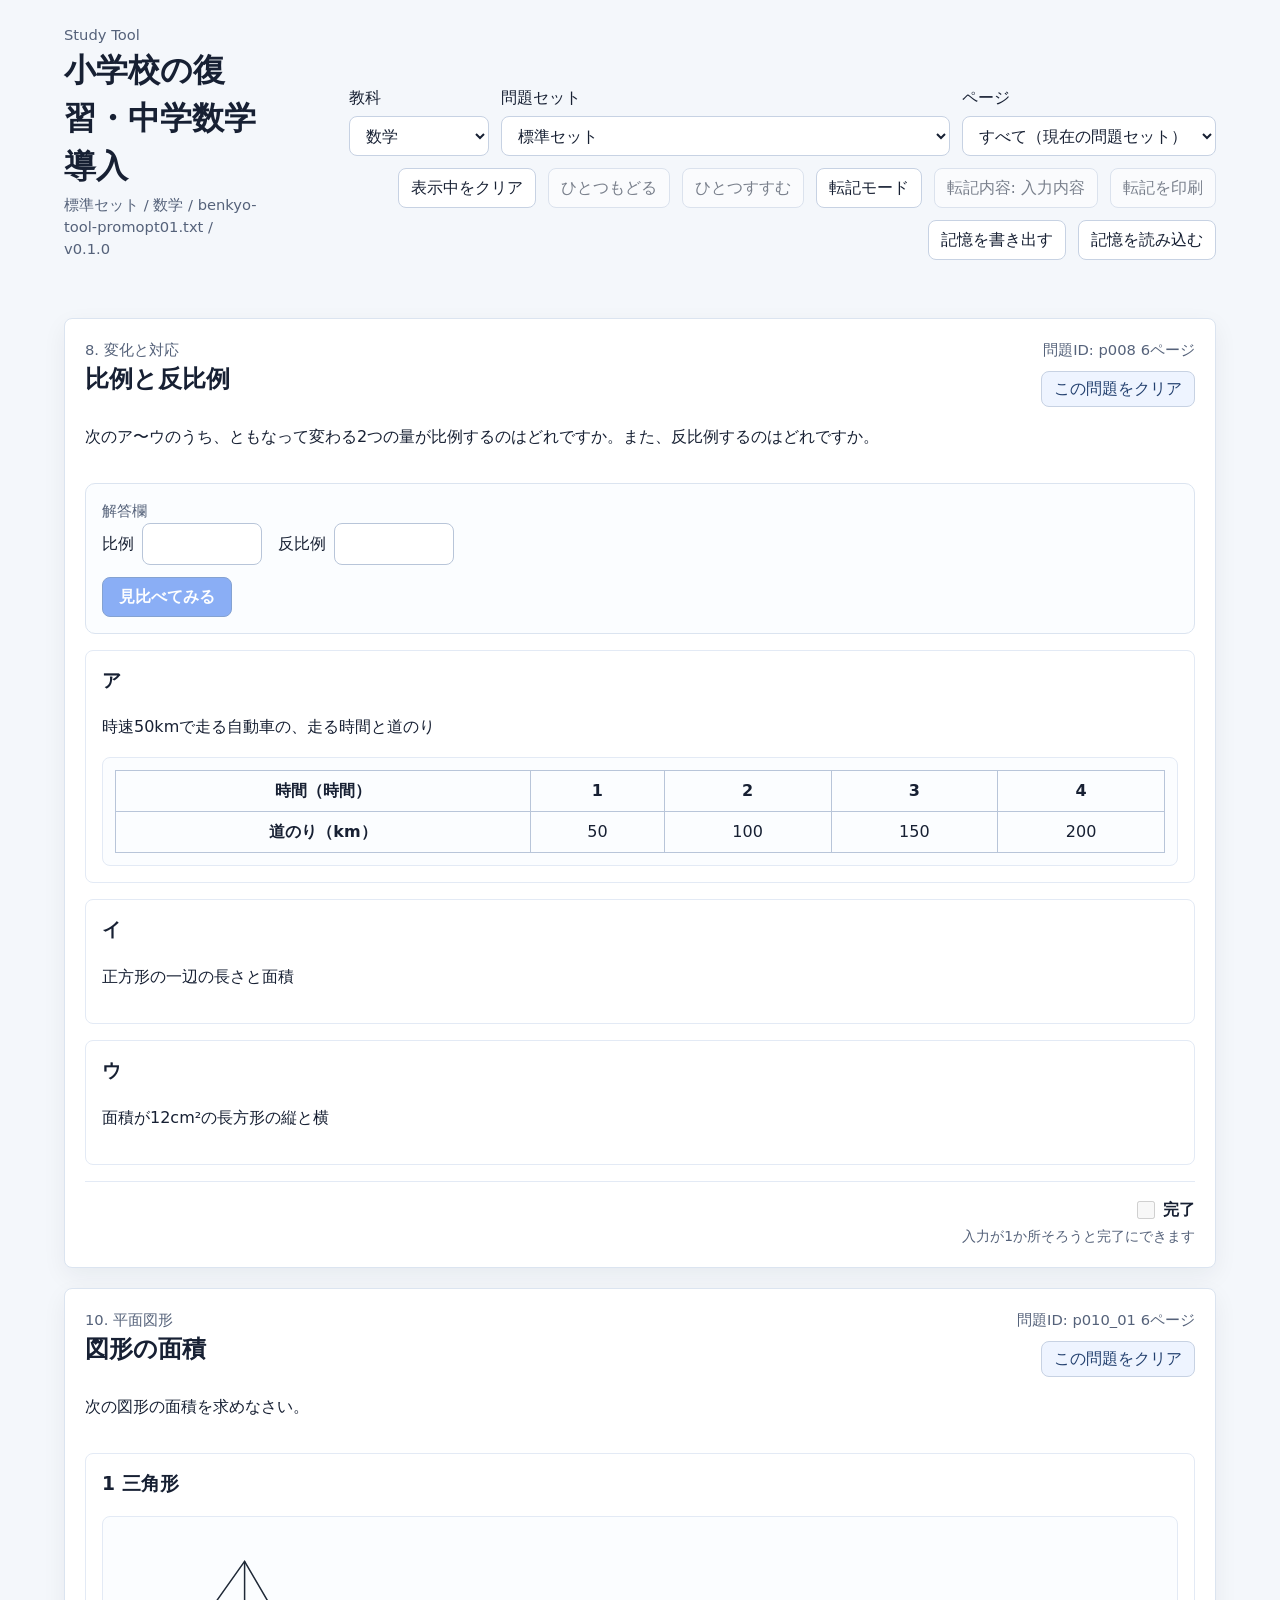
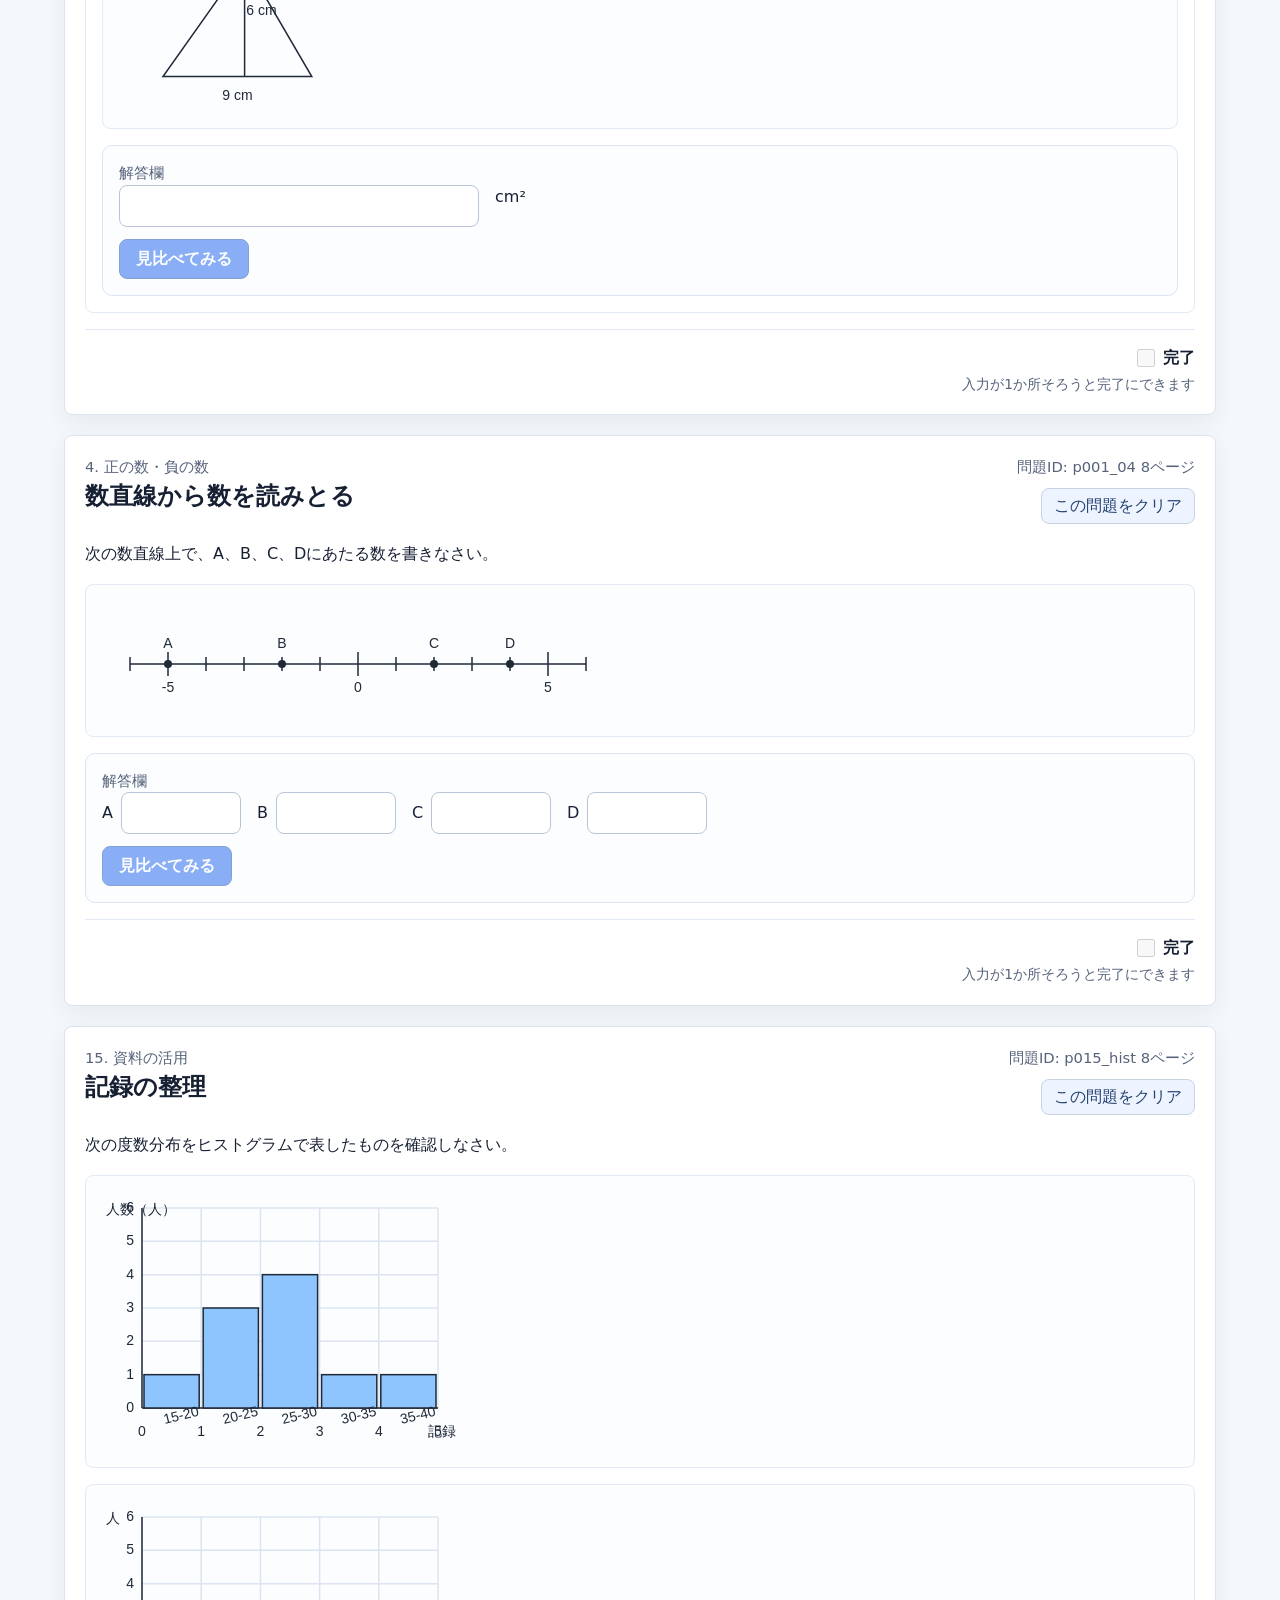
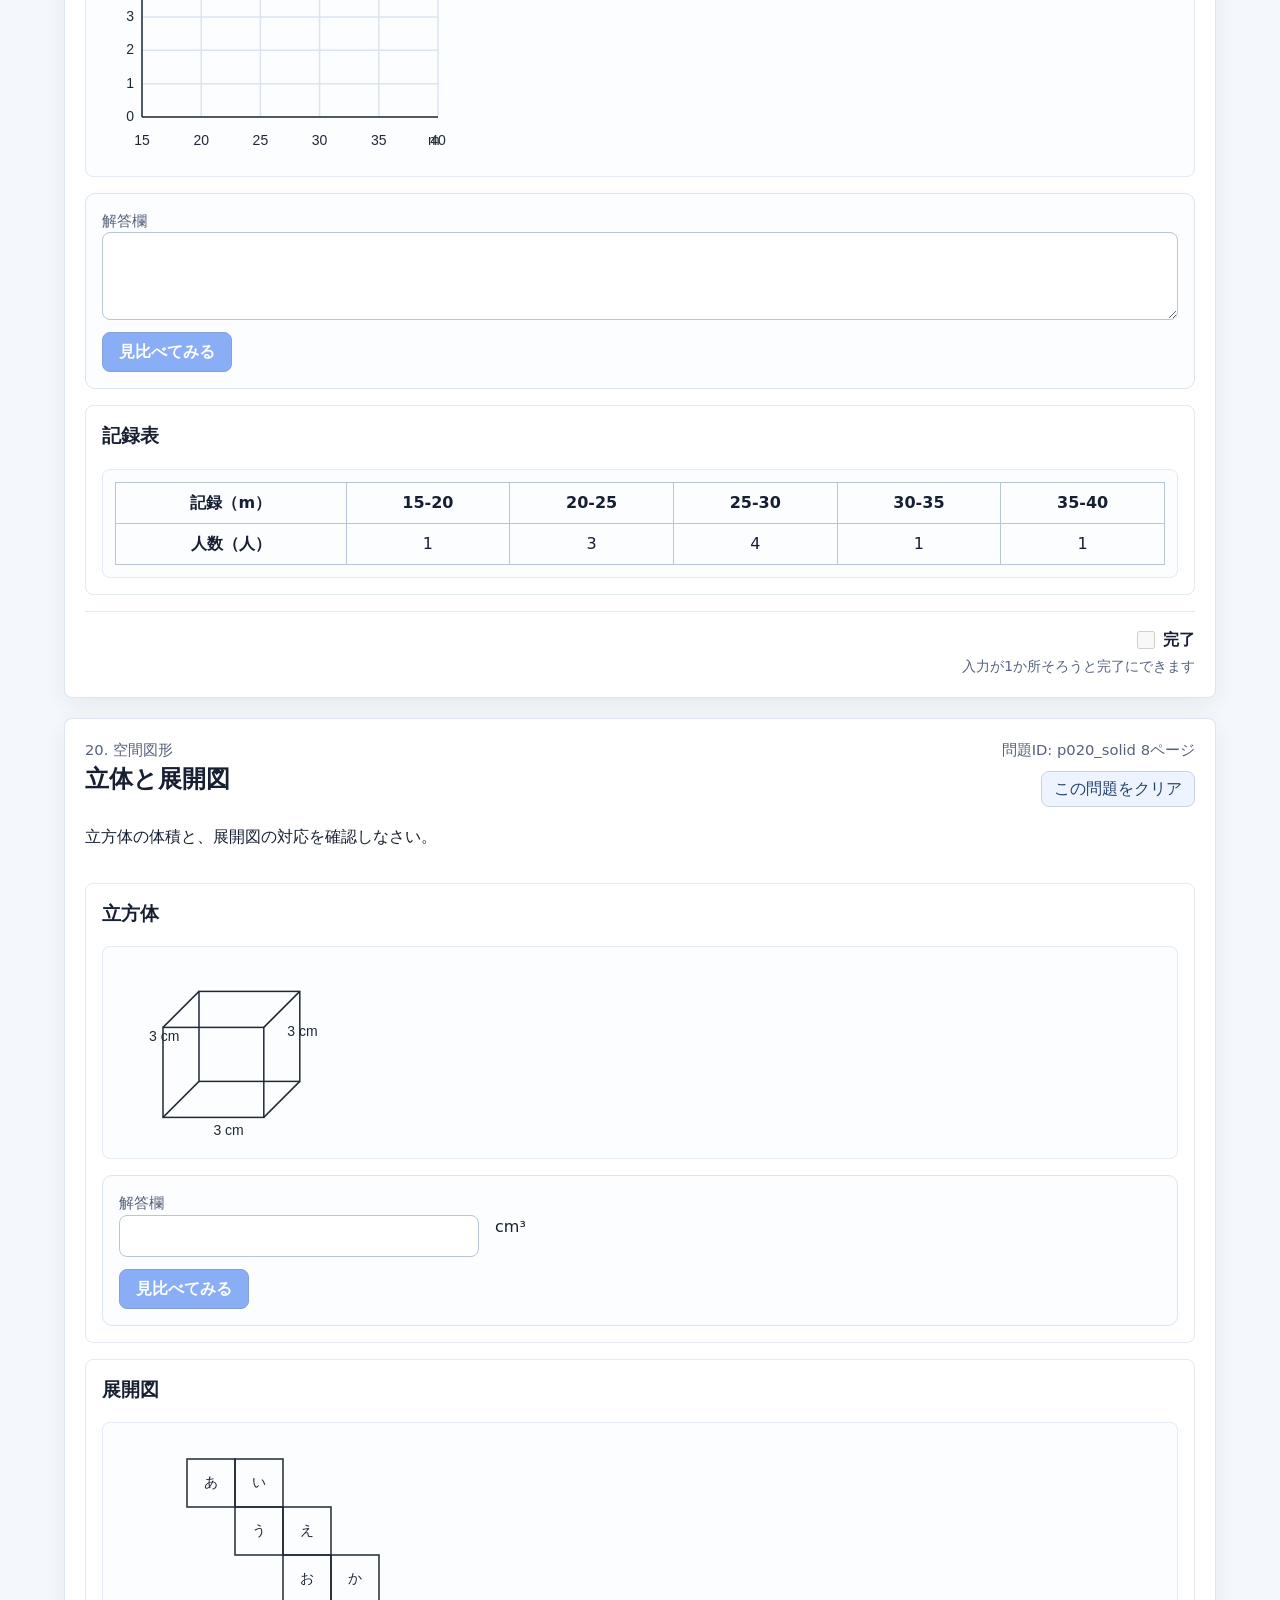
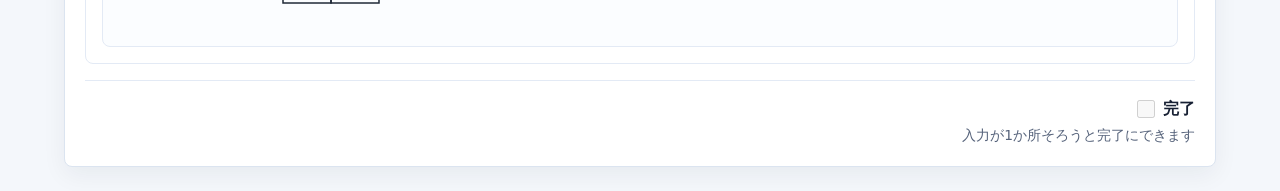
==== app/index.html @ e6d47183 "Add conversation interaction mode prototype" ====
<!doctype html>
<html lang="ja">
  <head>
    <meta charset="UTF-8" />
    <meta name="viewport" content="width=device-width, initial-scale=1.0" />
    <title>勉強ツール</title>
    <link rel="stylesheet" href="./src/styles/page.css?v20261006-4" />
  </head>
  <body>
    <div class="app-shell">
      <header class="topbar">
        <div>
          <p class="eyebrow">Study Tool</p>
          <h1 id="app-title">勉強ツール</h1>
          <p id="app-source" class="meta-line"></p>
        </div>
        <div class="toolbar">
          <label class="toolbar-field">
            <span>教科</span>
            <select id="subject-select"></select>
          </label>
          <label class="toolbar-field toolbar-field-wide">
            <span>問題セット</span>
            <select id="dataset-select"></select>
          </label>
          <label class="toolbar-field">
            <span>ページ</span>
            <select id="page-filter"></select>
          </label>
          <button id="clear-visible" type="button">表示中をクリア</button>
          <button id="undo-clear" type="button">ひとつもどる</button>
          <button id="redo-clear" type="button">ひとつすすむ</button>
          <button id="toggle-transfer-mode" type="button">転記モード</button>
          <button id="toggle-transfer-content" type="button">転記内容: 入力内容</button>
          <button id="print-transfer" type="button">転記を印刷</button>
          <button id="export-storage" type="button">記憶を書き出す</button>
          <button id="import-storage" type="button">記憶を読み込む</button>
          <input id="import-storage-file" type="file" accept="application/json,.json" hidden />
        </div>
      </header>

      <p id="storage-transfer-status" class="toolbar-status" aria-live="polite"></p>

      <main>
        <section class="page-progress-panel" aria-live="polite">
          <div id="page-progress" class="page-progress-list"></div>
        </section>
        <section id="problem-list" class="problem-list" aria-live="polite"></section>
      </main>
    </div>

    <script type="module" src="./src/main.js?v20261006-5"></script>
  </body>
</html>
---- app/src/styles/page.css ----
:root {
  color-scheme: light;
  font-family: system-ui, sans-serif;
  line-height: 1.5;
  color: #172033;
  background: #f4f7fb;
}

* {
  box-sizing: border-box;
}

body {
  margin: 0;
}

.app-shell {
  max-width: 1200px;
  margin: 0 auto;
  padding: 24px;
}

.topbar {
  display: flex;
  justify-content: space-between;
  gap: 24px;
  align-items: end;
  margin-bottom: 24px;
}

.eyebrow,
.meta-line,
.section-line,
.problem-meta,
.response-label,
.answer-label {
  margin: 0;
  color: #55627a;
  font-size: 0.92rem;
}

h1,
h2,
h3,
p {
  margin-top: 0;
}

h1 {
  margin-bottom: 4px;
  font-size: 2rem;
}

.toolbar {
  display: flex;
  flex-wrap: wrap;
  gap: 12px;
  align-items: center;
  justify-content: flex-end;
}

.toolbar-field {
  display: grid;
  gap: 6px;
  min-width: 140px;
}

.toolbar-field-wide {
  min-width: min(320px, 100%);
}

select,
button {
  height: 40px;
  padding: 0 12px;
  border: 1px solid #c7d2e3;
  border-radius: 8px;
  background: #fff;
  color: #172033;
  font: inherit;
}

button {
  cursor: pointer;
}

button:disabled {
  cursor: not-allowed;
  opacity: 0.55;
}

.toolbar-status {
  margin: -8px 0 20px;
  min-height: 1.5em;
  color: #55627a;
  font-size: 0.92rem;
}

.toolbar-status[data-kind="success"] {
  color: #166534;
}

.toolbar-status[data-kind="error"] {
  color: #b42318;
}

.problem-list {
  display: grid;
  gap: 20px;
}

.page-progress-panel {
  display: none;
}

.page-progress-grid {
  display: grid;
  grid-template-columns: repeat(auto-fit, minmax(160px, 1fr));
  gap: 12px;
}

.page-progress-card {
  padding: 14px 16px;
  border: 1px solid #dbe4f0;
  border-radius: 10px;
  background: #fff;
  box-shadow: 0 8px 24px rgba(23, 32, 51, 0.04);
}

.page-progress-card[data-active="true"] {
  border-color: #8ab4ff;
  background: #eef5ff;
}

.page-progress-title,
.page-progress-counts,
.page-progress-remaining,
.problem-completion-hint {
  margin: 0;
}

.page-progress-title {
  font-size: 0.92rem;
  color: #55627a;
}

.page-progress-counts {
  margin-top: 4px;
  font-weight: 600;
}

.page-progress-remaining {
  margin-top: 2px;
  color: #23406f;
  font-size: 0.92rem;
}

.problem-card {
  background: #fff;
  border: 1px solid #dbe4f0;
  border-radius: 8px;
  padding: 20px;
  box-shadow: 0 8px 24px rgba(23, 32, 51, 0.06);
}

.problem-card-header,
.problem-footer,
.response-grid,
.response-inline {
  display: flex;
  gap: 16px;
  flex-wrap: wrap;
}

.problem-card-header {
  justify-content: space-between;
  align-items: start;
  margin-bottom: 16px;
}

.problem-header-side {
  display: grid;
  gap: 10px;
  justify-items: end;
}

.problem-detail-actions {
  display: flex;
  gap: 8px;
  flex-wrap: wrap;
  justify-content: flex-end;
}

.problem-controls {
  display: flex;
  gap: 16px;
  flex-wrap: wrap;
  justify-content: space-between;
  align-items: start;
  margin-top: 16px;
  padding-top: 16px;
  border-top: 1px solid #e3eaf5;
}

.problem-completion-block {
  display: grid;
  gap: 4px;
  justify-items: end;
  margin-left: auto;
}

.problem-completion-toggle {
  display: inline-flex;
  align-items: center;
  gap: 8px;
  font-weight: 600;
}

.problem-completion-input {
  width: 18px;
  height: 18px;
  margin: 0;
  accent-color: #2f6fed;
}

.problem-completion-hint {
  color: #55627a;
  font-size: 0.86rem;
  text-align: right;
  max-width: 100%;
}

.problem-heading h2 {
  margin-bottom: 0;
}

.problem-prompt-block {
  display: grid;
  gap: 10px;
}

.problem-prompt,
.problem-context {
  margin-bottom: 0;
}

.problem-context {
  padding: 12px 14px;
  border: 1px solid #dbe4f0;
  border-radius: 8px;
  background: #f8fbff;
  white-space: pre-wrap;
}

.problem-context-long {
  max-width: 78ch;
  padding: 18px 22px;
  background: #f4f8ff;
  scroll-margin-top: 20px;
}

.problem-context-label {
  margin: 0 0 12px;
  color: #40516d;
  font-size: 0.9rem;
  font-weight: 700;
}

.problem-context-text {
  line-height: 1.9;
  overflow-wrap: anywhere;
}

.problem-prompt,
.problem-item-text {
  white-space: pre-wrap;
  line-height: 1.75;
  overflow-wrap: anywhere;
}

.problem-context-return {
  width: fit-content;
  height: auto;
  min-height: 36px;
  display: inline-flex;
  align-items: center;
  padding: 0 12px;
  border: 1px solid #b8c8e0;
  border-radius: 7px;
  background: #fff;
  color: #2458ad;
  font-weight: 600;
  text-decoration: none;
}

.problem-context-return:hover {
  background: #edf4ff;
}

.reference-view-controls {
  display: flex;
  align-items: center;
  gap: 10px;
  flex-wrap: wrap;
  margin: 16px 0 12px;
}

.reference-view-label {
  color: #40516d;
  font-weight: 650;
}

.reference-view-buttons {
  display: inline-flex;
  flex-wrap: wrap;
  gap: 6px;
}

.reference-view-button {
  height: 36px;
  border-color: #b8c8e0;
}

.reference-view-button[aria-pressed="true"] {
  border-color: #2458ad;
  background: #eaf1ff;
  color: #173f84;
  font-weight: 700;
}

.reference-layout {
  display: grid;
  grid-template-columns: minmax(0, 1fr);
  gap: 20px;
  align-items: start;
}

.reference-source-pane,
.reference-question-pane {
  min-width: 0;
}

.reference-layout[data-reading-view-mode="default"],
.reference-layout[data-reading-view-mode="modal"] {
  display: block;
}

.reference-layout[data-reading-view-mode="split"] {
  grid-template-columns: minmax(300px, 0.85fr) minmax(0, 1.15fr);
  gap: 24px;
}

.reference-layout[data-reading-view-mode="split"] .reference-source-pane {
  position: sticky;
  top: 16px;
  max-height: calc(100vh - 32px);
  overflow-y: auto;
  overscroll-behavior: contain;
}

.reference-layout[data-reading-view-mode="modal"] .reference-source-pane {
  display: none;
}

.reference-dialog {
  width: min(900px, calc(100vw - 32px));
  max-width: none;
  max-height: min(90vh, 1000px);
  padding: 0;
  border: 1px solid #cbd5e1;
  border-radius: 14px;
  color: #172033;
  box-shadow: 0 24px 80px rgba(15, 23, 42, 0.28);
}

.reference-dialog::backdrop {
  background: rgba(15, 23, 42, 0.58);
}

.reference-dialog-header {
  position: sticky;
  top: 0;
  z-index: 1;
  display: flex;
  align-items: center;
  justify-content: space-between;
  gap: 16px;
  padding: 14px 20px;
  border-bottom: 1px solid #dbe4f0;
  background: #fff;
}

.reference-dialog-header h2 {
  margin: 0;
  font-size: 1.15rem;
}

.reference-dialog-close {
  flex: 0 0 auto;
}

.reference-dialog-body {
  max-height: calc(90vh - 68px);
  overflow-y: auto;
  padding: 20px;
  overscroll-behavior: contain;
}

.reference-dialog-body .problem-context-long {
  max-width: 100%;
  margin: 0 auto;
}

.problem-visuals,
.problem-items {
  display: grid;
  gap: 16px;
  margin-top: 16px;
}

.problem-item {
  padding: 16px;
  border: 1px solid #e3eaf5;
  border-radius: 8px;
}

.response-unit {
  margin-top: 16px;
  padding: 16px;
  border: 1px solid #dbe4f0;
  border-radius: 10px;
  background: #fbfdff;
  transition: background-color 140ms ease, border-color 140ms ease;
}

.response-unit > .response-block {
  margin-top: 0;
  padding: 0;
  border: 0;
  background: transparent;
}

.response-unit.is-checked-correct {
  border-color: #a8d5b3;
  background: #edf8f0;
}

.response-unit.is-checked-incorrect {
  border-color: #e5c36d;
  background: #fff7e6;
}

.response-unit.is-compare-open {
  border-color: #cbd5e1;
}

.response-check-button {
  min-height: 40px;
  margin-top: 12px;
  padding: 0 16px;
  border: 1px solid #2458ad;
  border-radius: 8px;
  background: #2f6fed;
  color: #fff;
  font: inherit;
  font-weight: 650;
}

.response-check-feedback {
  display: grid;
  gap: 12px;
  margin-top: 16px;
  padding-top: 14px;
  border-top: 1px solid #dbe4f0;
}

.response-check-status {
  margin: 0;
  font-size: 1.08rem;
  font-weight: 700;
}

.is-checked-correct .response-check-status {
  color: #166534;
}

.is-checked-incorrect .response-check-status {
  color: #8a5b00;
}

.response-check-value {
  padding: 10px 12px;
  border-radius: 8px;
  background: rgba(255, 255, 255, 0.76);
}

.response-check-value-label,
.response-check-value-text {
  margin: 0;
}

.response-check-value-label {
  margin-bottom: 4px;
  color: #55627a;
  font-size: 0.9rem;
  font-weight: 600;
}

.response-check-value-text {
  white-space: pre-wrap;
  overflow-wrap: anywhere;
}

.answer-reveal {
  margin-top: 16px;
}

.answer-reveal-content > :first-child {
  margin-top: 12px;
}

.visual-panel {
  overflow-x: auto;
  padding: 12px;
  border: 1px solid #e3eaf5;
  border-radius: 8px;
  background: #fbfdff;
}

.problem-table {
  border-collapse: collapse;
  width: 100%;
}

.problem-table th,
.problem-table td {
  border: 1px solid #b8c5d9;
  padding: 8px 10px;
  text-align: center;
}

.response-block,
.answer-block,
.explanation-block {
  margin-top: 16px;
  padding: 14px 16px;
  border-radius: 8px;
  background: #f8fbff;
  border: 1px solid #dbe4f0;
}

.blank-field {
  display: inline-block;
  min-width: 160px;
  height: 1.2em;
  border-bottom: 2px solid #4b5a75;
}

.blank-field.short {
  min-width: 96px;
}

.response-input {
  width: min(100%, 360px);
  min-height: 40px;
  padding: 8px 10px;
  border: 1px solid #b8c5d9;
  border-radius: 8px;
  background: #fff;
  color: #172033;
  font: inherit;
}

.response-input-short {
  width: 120px;
}

textarea.response-input {
  width: 100%;
  min-height: 88px;
  resize: vertical;
}

.response-input:focus,
.choice-input:focus {
  outline: 2px solid #8ab4ff;
  outline-offset: 2px;
}

.secondary-button {
  height: 36px;
  padding: 0 12px;
  border: 1px solid #c7d2e3;
  border-radius: 8px;
  background: #eef4ff;
  color: #23406f;
  font: inherit;
}

.response-cell {
  display: flex;
  align-items: center;
  gap: 8px;
}

.free-text-lines {
  display: grid;
  gap: 12px;
}

pre {
  margin: 8px 0 0;
  white-space: pre-wrap;
  word-break: break-word;
}

.error-message {
  color: #9f1239;
}

@media (max-width: 900px) {
  .reference-layout[data-reading-view-mode="split"] {
    grid-template-columns: minmax(0, 1fr);
  }

  .reference-layout[data-reading-view-mode="split"] .reference-source-pane {
    position: static;
    max-height: none;
    overflow: visible;
  }
}

@media (max-width: 760px) {
  .app-shell {
    padding: 16px;
  }

  .topbar {
    align-items: start;
    flex-direction: column;
  }

  .toolbar {
    width: 100%;
    justify-content: start;
  }

  .toolbar-field,
  .toolbar-field-wide {
    min-width: 100%;
  }

  .reference-view-controls {
    align-items: flex-start;
    flex-direction: column;
  }

  .reference-dialog-body {
    max-height: calc(88vh - 68px);
    padding: 14px;
  }
}

.choice-list {
  display: grid;
  gap: 10px;
}

.choice-item {
  display: flex;
  align-items: center;
  gap: 10px;
  cursor: pointer;
}

.choice-input {
  margin: 0;
  width: 18px;
  height: 18px;
  accent-color: #2f6fed;
}

.mode-switch-controls,
.word-order-choices,
.word-order-answer {
  display: flex;
  flex-wrap: wrap;
  gap: 10px;
}

.mode-switch-controls {
  margin-bottom: 12px;
}

.mode-switch-button,
.word-order-token {
  min-height: 42px;
  padding: 8px 14px;
  border: 1px solid #c7d2e3;
  border-radius: 8px;
  background: #fff;
  color: #172033;
  font: inherit;
  cursor: pointer;
}

.mode-switch-button[aria-pressed="true"] {
  border-color: #2f6fed;
  background: #eaf1ff;
  color: #23406f;
  box-shadow: inset 0 0 0 1px #2f6fed;
}

.word-order-label {
  margin: 12px 0 6px;
  color: #55627a;
  font-size: 0.92rem;
}

.word-order-answer {
  min-height: 58px;
  align-items: center;
  padding: 10px;
  border: 1px dashed #9aabc4;
  border-radius: 8px;
  background: #fff;
}

.word-order-token-selected {
  border-color: #8ab4ff;
  background: #eaf1ff;
}

.word-order-placeholder {
  color: #7b879b;
}

.word-order-actions {
  margin-top: 8px;
}

.mode-switch-button:focus-visible,
.word-order-token:focus-visible {
  outline: 2px solid #8ab4ff;
  outline-offset: 2px;
}

.interaction-mode-controls {
  margin-top: 14px;
  border-bottom: 1px solid #e3e9f2;
  padding-bottom: 10px;
}

.english-interaction {
  position: relative;
  margin-top: 10px;
  padding: 16px;
  border: 1px solid #d9e4d5;
  border-radius: 10px;
  background: #fbfdf9;
}

.interaction-current-state {
  min-height: 1.6em;
  margin: 10px 0 6px;
  font-size: clamp(1.15rem, 3vw, 1.5rem);
  font-weight: 650;
  line-height: 1.5;
  transition: opacity 160ms ease;
}

.interaction-partner-reply {
  display: flex;
  flex-wrap: wrap;
  gap: 4px 8px;
  align-items: baseline;
  margin: 8px 38px 8px 0;
  padding: 9px 12px;
  border-left: 3px solid #cbd8c7;
  border-radius: 0 8px 8px 0;
  background: #f1f4ef;
  color: #3e4b40;
  font-size: 0.98rem;
}

.interaction-partner-reply[hidden] {
  display: none;
}

.interaction-speaker-label {
  color: #657566;
  font-size: 0.78em;
  font-weight: 650;
  white-space: nowrap;
}

.interaction-current-state mark {
  border-radius: 3px;
  background: #fff0b8;
  color: inherit;
}

.interaction-word {
  display: inline-flex;
  align-items: center;
  min-height: 36px;
  margin: 0;
  padding: 0 2px;
  border: 0;
  border-radius: 4px;
  background: transparent;
  color: inherit;
  font: inherit;
  font-weight: inherit;
  line-height: inherit;
  text-decoration: underline dotted #c8d0c2;
  text-underline-offset: 4px;
  cursor: pointer;
  -webkit-tap-highlight-color: transparent;
}

.interaction-word:hover:not(:disabled),
.interaction-word[aria-pressed="true"] {
  background: #eef4ea;
  text-decoration-color: #9aab91;
}

.interaction-word:focus-visible {
  outline: 2px solid #8ab4ff;
  outline-offset: 2px;
}

.interaction-word:disabled {
  cursor: default;
}

.interaction-word.is-changed {
  animation: interaction-repair-change 260ms ease-out;
}

@keyframes interaction-repair-change {
  from { background-color: #f5e6a4; }
  to { background-color: transparent; }
}

.interaction-prompt,
.interaction-status {
  margin: 6px 0 12px;
  color: #536174;
}

.interaction-status[data-kind="valid_but_detour"] {
  color: #705b29;
  font-size: 0.94rem;
}

.interaction-status[data-kind="invalid"] {
  color: #536174;
  font-size: 0.94rem;
}

.interaction-status[data-kind="grammar_invalid"] {
  color: #536174;
  font-size: 0.94rem;
}

.interaction-status[data-kind="conversation_mismatch"] {
  color: #705b29;
  font-size: 0.94rem;
}

.interaction-status[data-kind="hint"] {
  color: #705b29;
  font-size: 0.94rem;
}

.interaction-status[data-kind="prefix"] {
  color: #536b57;
  font-size: 0.94rem;
}

.interaction-more-hint {
  min-height: 42px;
  margin: -4px 0 8px;
}

.interaction-more-hint-text {
  display: block;
  margin-top: 6px;
  color: #705b29;
}

.interaction-status[data-kind="complete"] {
  color: #3e684b;
  font-weight: 700;
}

.interaction-options {
  display: flex;
  flex-wrap: wrap;
  gap: 10px;
}

.interaction-option {
  min-height: 46px;
  padding: 9px 14px;
  border: 1px solid #c7d2e3;
  border-radius: 8px;
  background: #fff;
  color: #172033;
  font: inherit;
  cursor: pointer;
}

.interaction-option:hover:not(:disabled) {
  border-color: #84a78a;
  background: #f1f7ef;
}

.interaction-option:disabled {
  opacity: 0.48;
  cursor: default;
}

.interaction-option:focus-visible,
.interaction-actions button:focus-visible {
  outline: 2px solid #8ab4ff;
  outline-offset: 2px;
}

.interaction-actions {
  display: flex;
  flex-wrap: wrap;
  gap: 8px;
  margin-top: 12px;
}

.interaction-growth {
  position: absolute;
  top: 12px;
  right: 16px;
  width: 32px;
  height: 34px;
}

.interaction-growth-stem {
  position: absolute;
  left: 15px;
  bottom: 1px;
  width: 2px;
  height: var(--growth-stem-height, 11px);
  border-radius: 2px;
  background: #789a73;
  transition: height 200ms ease;
}

.interaction-growth-leaf,
.interaction-growth-bloom {
  position: absolute;
  display: none;
  width: 11px;
  height: 7px;
  border-radius: 9px 2px 9px 2px;
  background: #96b68a;
  transition: transform 200ms ease, opacity 200ms ease;
}

.interaction-growth-leaf {
  left: 5px;
  bottom: 12px;
  transform: rotate(25deg);
}

.interaction-growth-bloom {
  right: 3px;
  bottom: 18px;
  background: #c1d8aa;
  transform: rotate(-25deg);
}

.interaction-growth[data-stage="1"] .interaction-growth-stem,
.interaction-growth[data-stage="2"] .interaction-growth-stem,
.interaction-growth[data-stage="3"] .interaction-growth-stem {
  height: var(--growth-stem-height, 14px);
}

.interaction-growth[data-stage="1"] .interaction-growth-leaf,
.interaction-growth[data-stage="2"] .interaction-growth-leaf,
.interaction-growth[data-stage="3"] .interaction-growth-leaf,
.interaction-growth[data-stage="2"] .interaction-growth-bloom,
.interaction-growth[data-stage="3"] .interaction-growth-bloom {
  display: block;
}

.interaction-explanation {
  margin-top: 12px;
}

@media (prefers-reduced-motion: reduce) {
  .interaction-current-state,
  .interaction-partner-reply,
  .interaction-word,
  .interaction-growth-stem,
  .interaction-growth-leaf,
  .interaction-growth-bloom {
    transition: none;
  }

  .interaction-word.is-changed {
    animation: none;
  }
}

.draw-graph-hint,
.response-unsupported {
  color: #55627a;
}

.answer-visuals-block {
  margin-top: 16px;
  padding: 14px 16px;
  border-radius: 8px;
  background: #fff7ed;
  border: 1px solid #fed7aa;
}

.answer-visuals-block .visual-panel {
  background: #fff;
}

.visual-canvas-stage {
  position: relative;
  width: fit-content;
  max-width: 100%;
}

.visual-canvas-layer {
  display: block;
}

.visual-canvas-stage .visual-canvas-layer {
  position: absolute;
  inset: 0;
}

.visual-canvas-stage .visual-canvas-layer:first-child {
  position: relative;
}

.interactive-visual {
  display: grid;
  gap: 10px;
}

.visual-toolbar {
  display: flex;
  flex-wrap: wrap;
  gap: 8px;
  align-items: center;
}

.visual-status {
  margin: 0;
  color: #55627a;
  font-size: 0.92rem;
}

.visual-mini-button {
  height: 32px;
  padding: 0 10px;
  border: 1px solid #c7d2e3;
  border-radius: 999px;
  background: #fff;
  color: #23406f;
  font: inherit;
}


.problem-items-nested {
  margin-top: 12px;
}

.problem-item[data-depth="1"] {
  background: #fdfefe;
  border-style: dashed;
}

.problem-item[data-depth="2"],
.problem-item[data-depth="3"] {
  background: #f8fbff;
  border-color: #d7e2f0;
}

.factorization-ladder {
  display: grid;
  gap: 10px;
  align-items: start;
}

.factorization-ladder-step {
  display: grid;
  grid-template-columns: minmax(48px, auto) 18px minmax(140px, auto);
  gap: 10px;
  align-items: start;
}

.factorization-ladder-divisor,
.factorization-ladder-dividend,
.factorization-ladder-quotient,
.factorization-ladder-final-right {
  min-height: 40px;
  display: flex;
  align-items: center;
}

.factorization-ladder-divisor {
  justify-content: flex-end;
  font-weight: 600;
}

.factorization-ladder-bracket {
  min-height: 74px;
  border-left: 2px solid #4b5a75;
  border-top: 2px solid #4b5a75;
  border-radius: 6px 0 0 0;
}

.factorization-ladder-right {
  display: grid;
  gap: 8px;
}

.factorization-ladder-dividend {
  padding-left: 4px;
  border-bottom: 2px solid #4b5a75;
  font-weight: 600;
}

.factorization-ladder-quotient {
  padding-left: 16px;
}

.factorization-ladder-note {
  margin: 0;
  color: #55627a;
  font-size: 0.86rem;
}

.factorization-ladder-final {
  display: flex;
  gap: 10px;
  align-items: center;
  margin-top: 8px;
  font-weight: 600;
}

.ladder-blank-placeholder {
  display: inline-block;
  min-width: 96px;
  min-height: 32px;
  border-bottom: 2px solid #4b5a75;
}

.transfer-summary-card {
  padding: 14px 16px;
  border: 1px solid #dbe4f0;
  border-radius: 10px;
  background: #eef5ff;
  box-shadow: 0 8px 24px rgba(23, 32, 51, 0.04);
}

.transfer-list {
  display: grid;
  gap: 16px;
}

.transfer-card {
  padding: 18px 20px;
  border: 1px solid #dbe4f0;
  border-radius: 10px;
  background: #fff;
  box-shadow: 0 8px 24px rgba(23, 32, 51, 0.05);
}

.transfer-card-header {
  display: flex;
  justify-content: space-between;
  gap: 12px;
  flex-wrap: wrap;
  align-items: baseline;
  margin-bottom: 12px;
}

.transfer-card-title,
.transfer-meta,
.transfer-answer-item-label,
.transfer-answer-item-prompt,
.transfer-answer-item-value {
  margin: 0;
}

.transfer-card-title {
  font-size: 1.2rem;
}

.transfer-meta,
.transfer-answer-item-label {
  color: #55627a;
  font-size: 0.92rem;
}

.transfer-answer-block {
  margin-top: 16px;
  padding: 14px 16px;
  border-radius: 8px;
  background: #f8fbff;
  border: 1px solid #dbe4f0;
}

.transfer-answer-list {
  display: grid;
  gap: 12px;
  margin-top: 10px;
}

.transfer-answer-item {
  display: grid;
  gap: 4px;
  padding-bottom: 12px;
  border-bottom: 1px dashed #dbe4f0;
}

.transfer-answer-item:last-child {
  padding-bottom: 0;
  border-bottom: 0;
}

.transfer-answer-item-prompt {
  white-space: pre-wrap;
}

.transfer-answer-item-value {
  margin-top: 4px;
  padding: 10px 12px;
  border-radius: 8px;
  background: #fff;
  border: 1px solid #dbe4f0;
}

@media print {
  body {
    background: #fff;
  }

  .app-shell {
    max-width: none;
    padding: 0;
  }

  .toolbar,
  .toolbar-status,
  .page-progress-panel[data-mode="normal"],
  .reference-view-controls,
  .problem-context-return {
    display: none;
  }

  .reference-layout,
  .reference-layout[data-reading-view-mode="split"] {
    display: block;
  }

  .reference-layout[data-reading-view-mode="split"] .reference-source-pane {
    position: static;
    max-height: none;
    overflow: visible;
  }

  .reference-layout[data-reading-view-mode="modal"] .reference-source-pane {
    display: none;
  }

  .reference-dialog {
    display: block;
    position: static;
    width: auto;
    max-width: none;
    max-height: none;
    margin: 16px 0;
    border: 0;
    border-radius: 0;
    box-shadow: none;
  }

  .reference-dialog::backdrop,
  .reference-dialog-header {
    display: none;
  }

  .reference-dialog-body {
    max-height: none;
    overflow: visible;
    padding: 0;
  }

  .page-progress-panel {
    margin-bottom: 12px;
  }

  .problem-list,
  .transfer-list {
    gap: 12px;
  }

  .transfer-card,
  .problem-card {
    box-shadow: none;
    break-inside: avoid;
    border-color: #cbd5e1;
  }
}

.transfer-visuals-block {
  display: grid;
  gap: 12px;
  margin-top: 16px;
}

.transfer-visuals-block .visual-panel {
  background: #fbfdff;
}
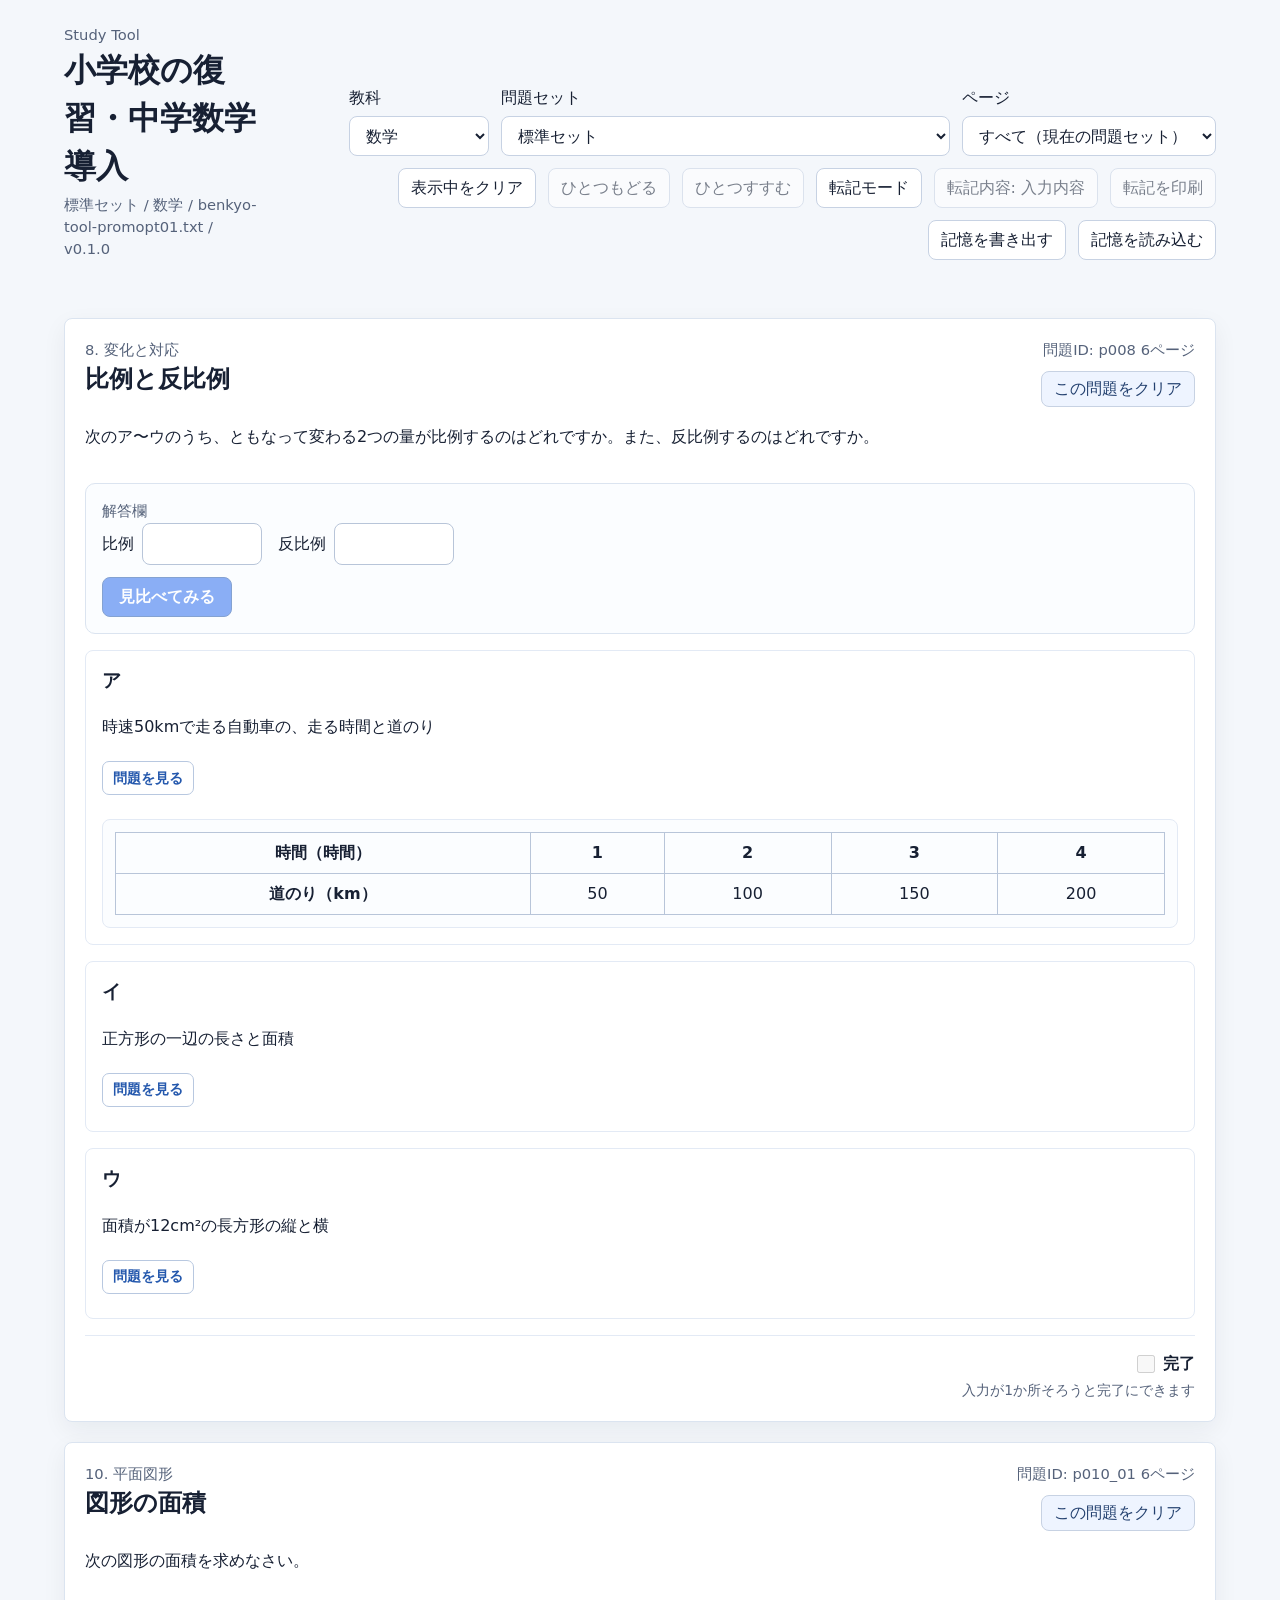
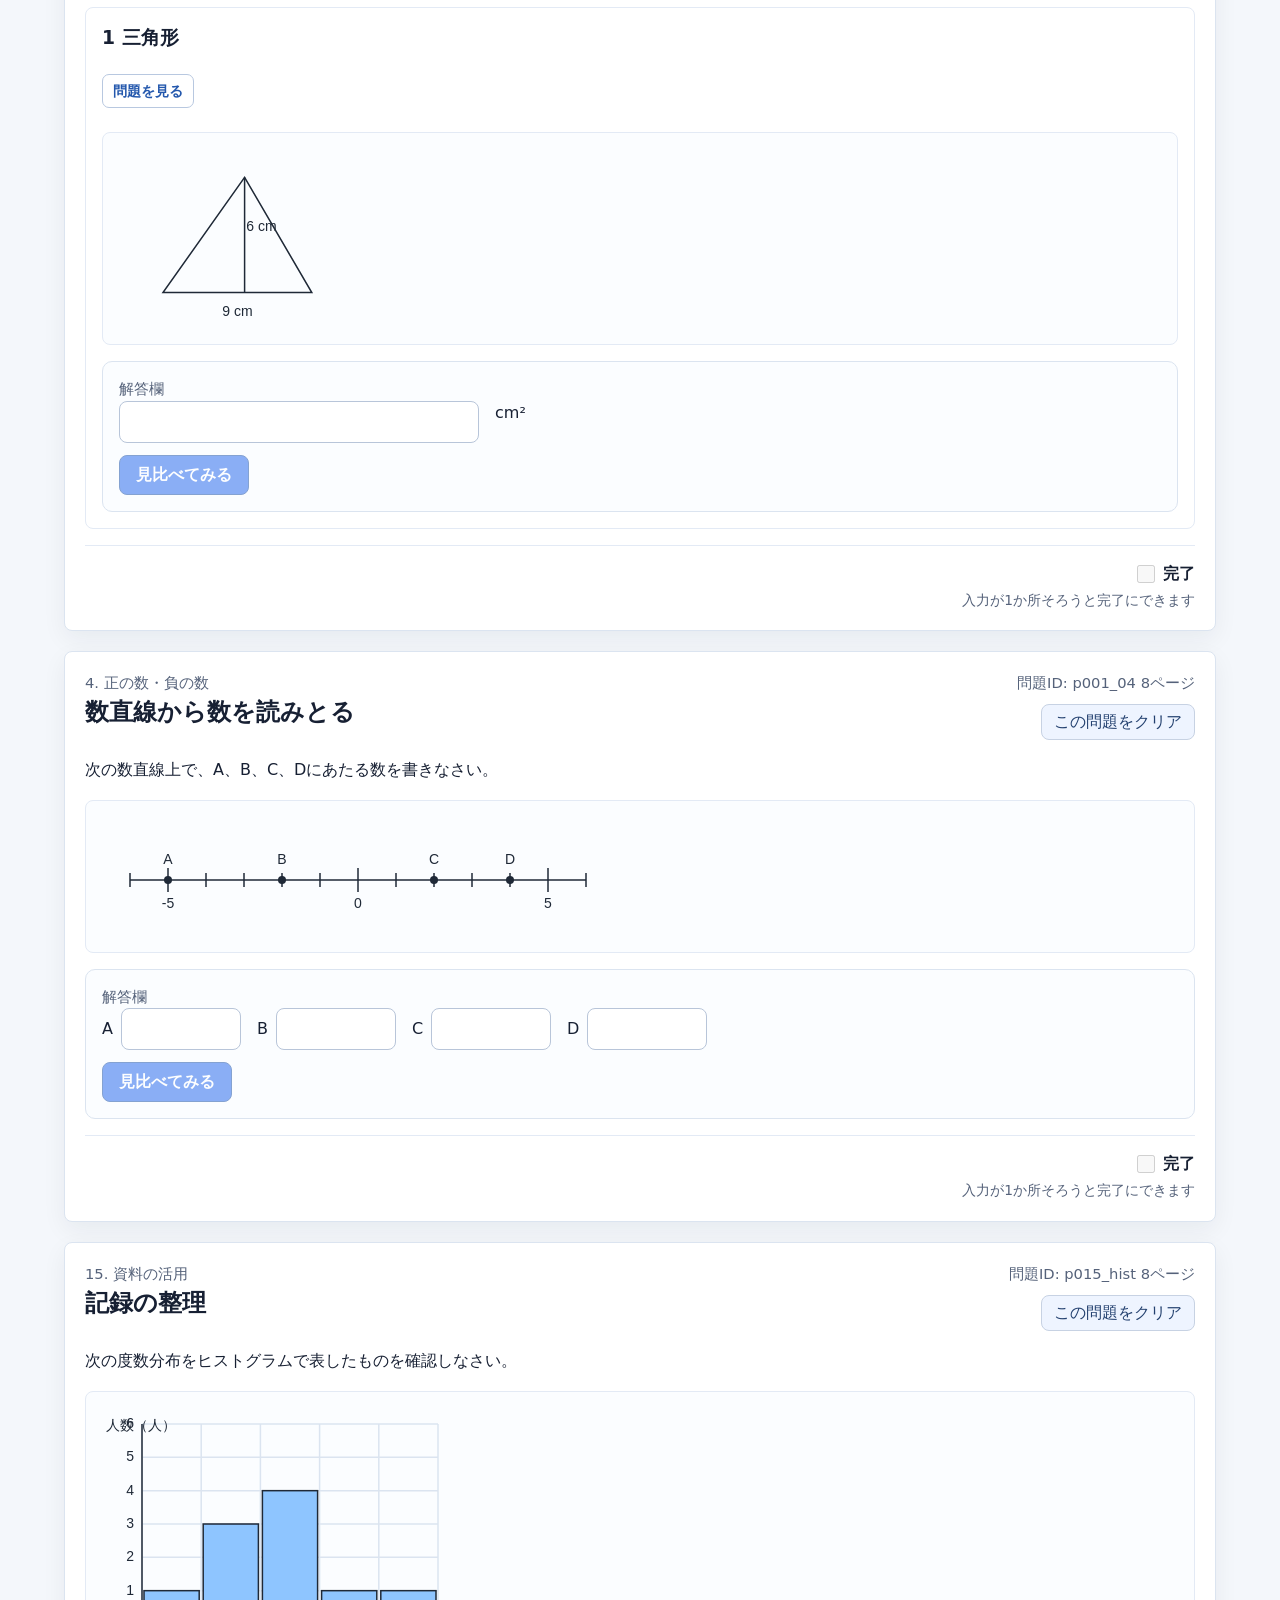
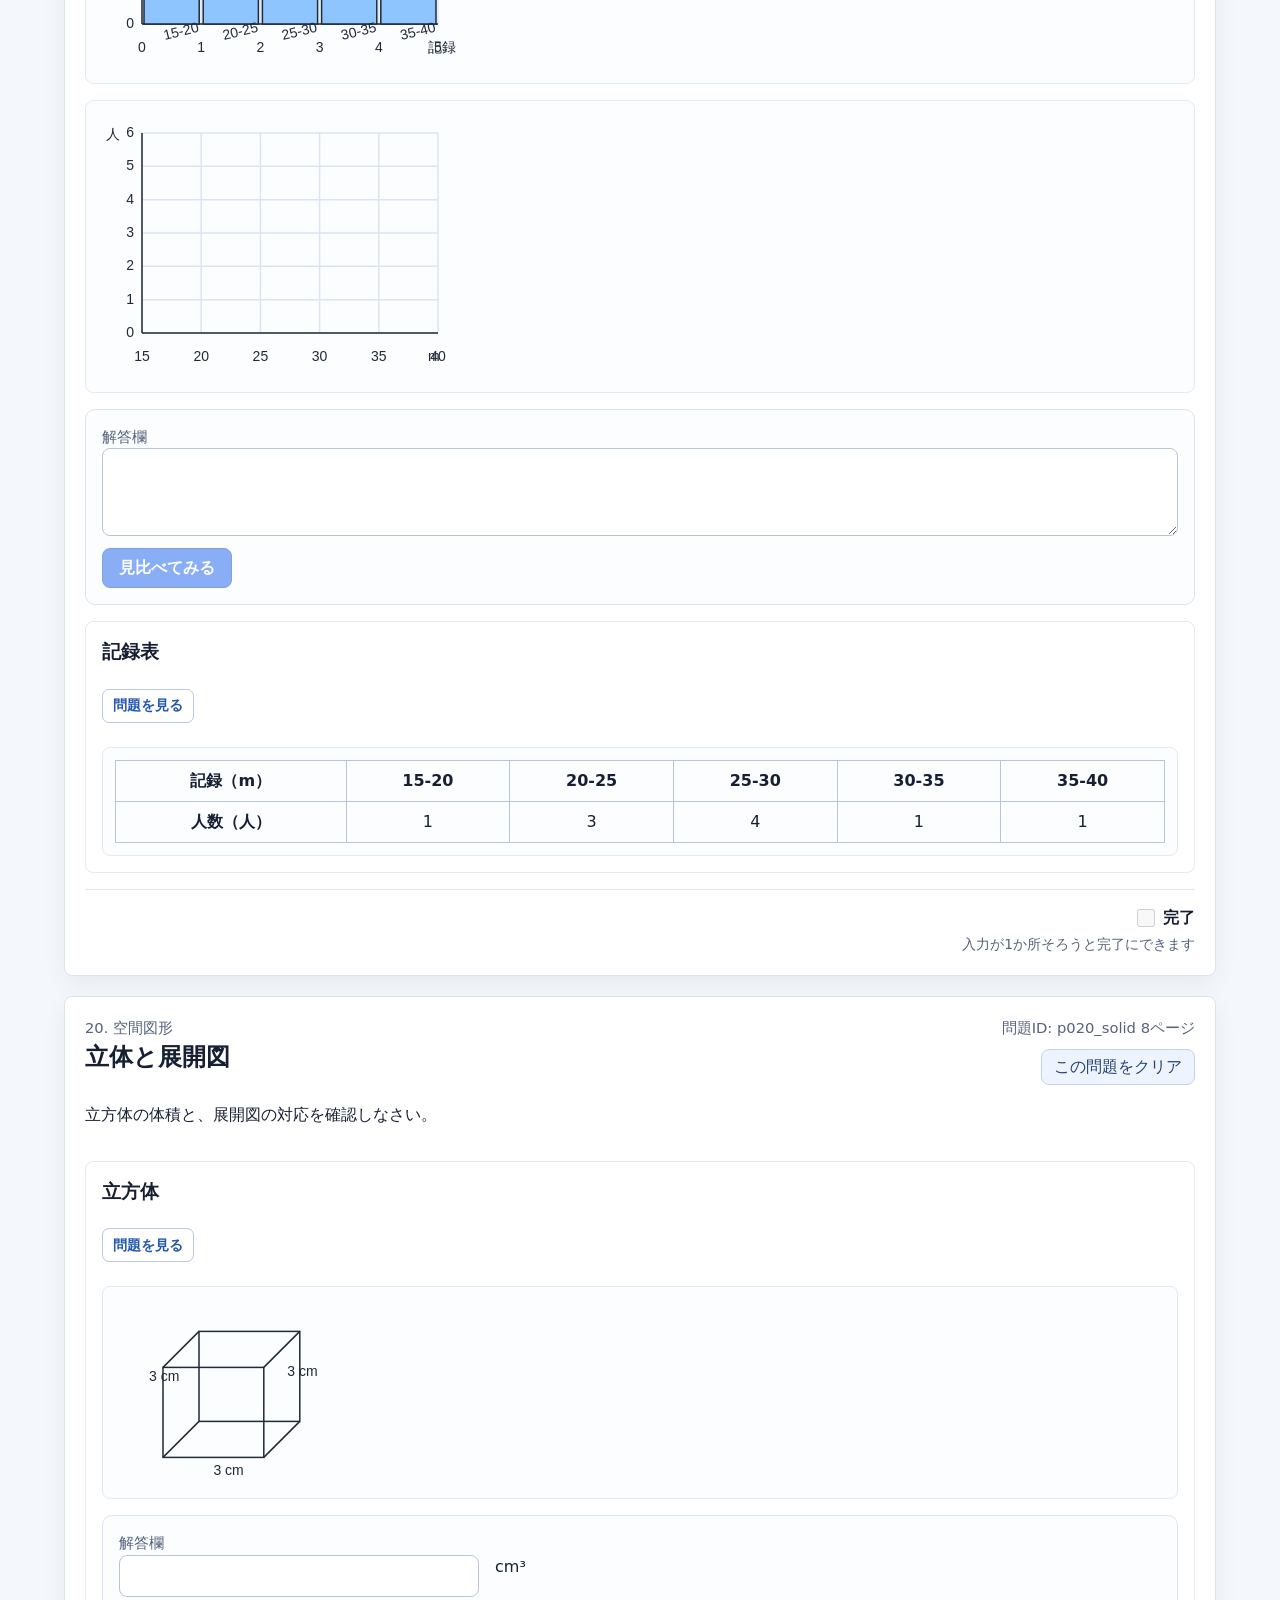
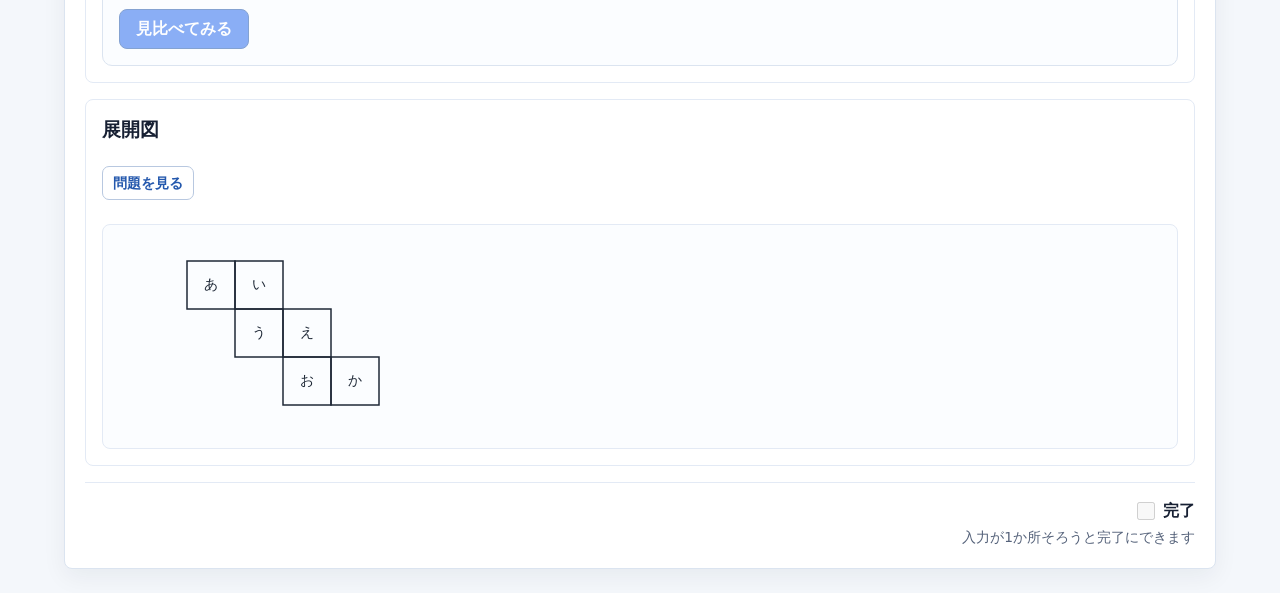
==== commit fee0b029: "Add math p43-p79 dataset and problem modal" ====
--- a/app/index.html
+++ b/app/index.html
@@ -4,7 +4,7 @@
     <meta charset="UTF-8" />
     <meta name="viewport" content="width=device-width, initial-scale=1.0" />
     <title>勉強ツール</title>
-    <link rel="stylesheet" href="./src/styles/page.css?v20261006-4" />
+    <link rel="stylesheet" href="./src/styles/page.css?v20261009-1" />
   </head>
   <body>
     <div class="app-shell">
@@ -30,6 +30,7 @@
           <button id="clear-visible" type="button">表示中をクリア</button>
           <button id="undo-clear" type="button">ひとつもどる</button>
           <button id="redo-clear" type="button">ひとつすすむ</button>
+          <button id="management-exit" type="button" hidden>管理モード終了</button>
           <button id="toggle-transfer-mode" type="button">転記モード</button>
           <button id="toggle-transfer-content" type="button">転記内容: 入力内容</button>
           <button id="print-transfer" type="button">転記を印刷</button>
@@ -38,6 +39,21 @@
           <input id="import-storage-file" type="file" accept="application/json,.json" hidden />
         </div>
       </header>
+
+      <div id="management-dialog" class="management-dialog-backdrop" hidden>
+        <section class="management-dialog" role="dialog" aria-modal="true" aria-labelledby="management-title">
+          <form id="management-form">
+            <h2 id="management-title">管理モード</h2>
+            <label for="management-password">パスワード</label>
+            <input id="management-password" type="password" autocomplete="off" required />
+            <p id="management-message" class="management-message" aria-live="polite"></p>
+            <div class="management-dialog-actions">
+              <button type="submit">開始</button>
+              <button id="management-cancel" type="button" class="secondary-button">キャンセル</button>
+            </div>
+          </form>
+        </section>
+      </div>
 
       <p id="storage-transfer-status" class="toolbar-status" aria-live="polite"></p>
 
@@ -49,6 +65,6 @@
       </main>
     </div>
 
-    <script type="module" src="./src/main.js?v20261006-5"></script>
+    <script type="module" src="./src/main.js?v20261008-5"></script>
   </body>
 </html>
--- a/app/src/styles/page.css
+++ b/app/src/styles/page.css
@@ -102,6 +102,58 @@
 
 .toolbar-status[data-kind="error"] {
   color: #b42318;
+}
+
+.management-dialog-backdrop {
+  position: fixed;
+  z-index: 1000;
+  inset: 0;
+  display: grid;
+  place-items: center;
+  padding: 20px;
+  background: rgb(15 23 42 / 55%);
+}
+
+.management-dialog-backdrop[hidden] {
+  display: none;
+}
+
+.management-dialog {
+  width: min(100%, 420px);
+  padding: 24px;
+  border-radius: 16px;
+  background: white;
+  box-shadow: 0 20px 60px rgb(15 23 42 / 25%);
+}
+
+.management-dialog h2 {
+  margin-bottom: 16px;
+}
+
+.management-dialog form {
+  display: grid;
+  gap: 10px;
+}
+
+.management-dialog input {
+  width: 100%;
+  min-height: 42px;
+  padding: 8px 12px;
+  border: 1px solid #aebbd0;
+  border-radius: 8px;
+  font: inherit;
+}
+
+.management-message {
+  min-height: 1.5em;
+  margin: 0;
+  color: #b42318;
+}
+
+.management-dialog-actions {
+  display: flex;
+  justify-content: flex-end;
+  gap: 8px;
 }
 
 .problem-list {
@@ -411,6 +463,93 @@
   margin: 0 auto;
 }
 
+.problem-dialog {
+  width: min(1040px, calc(100vw - 24px));
+  max-height: min(92vh, 1100px);
+  overflow: hidden;
+}
+
+.problem-dialog .reference-dialog-body {
+  max-height: calc(92vh - 68px);
+}
+
+.problem-modal-open {
+  min-height: 34px;
+  height: auto;
+  margin: 4px 0 8px;
+  padding: 4px 10px;
+  font-size: 0.9rem;
+}
+
+.problem-modal-section-title {
+  margin: 0 0 12px;
+  font-size: 1.1rem;
+}
+
+.problem-modal-item-text {
+  margin: 18px 0 10px;
+  font-weight: 600;
+}
+
+.problem-modal-visuals,
+.problem-modal-content .problem-prompt-block,
+.problem-modal-content .problem-context {
+  max-width: 100%;
+  min-width: 0;
+}
+
+.problem-modal-visuals .visual-image {
+  display: block;
+  width: auto;
+  max-width: 100%;
+  height: auto;
+  margin: 0 auto;
+}
+
+.reference-material-content {
+  min-width: 0;
+}
+
+.reference-material-label {
+  margin: 0 0 12px;
+  color: #40516d;
+  font-size: 0.95rem;
+  font-weight: 700;
+}
+
+.reference-material-visuals {
+  margin-top: 14px;
+}
+
+.visual-image-figure {
+  display: grid;
+  justify-items: center;
+  gap: 8px;
+  min-width: 0;
+  margin: 0;
+}
+
+.visual-image {
+  display: block;
+  width: auto;
+  max-width: 100%;
+  height: auto;
+  margin-inline: auto;
+}
+
+.visual-image-figure figcaption {
+  max-width: 100%;
+  color: #55627a;
+  font-size: 0.9rem;
+  text-align: center;
+}
+
+.visual-image-error {
+  margin: 0;
+  color: #7c2d12;
+  overflow-wrap: anywhere;
+}
+
 .problem-visuals,
 .problem-items {
   display: grid;
@@ -731,12 +870,40 @@
   background: #eaf1ff;
 }
 
+.word-order-token-mismatch {
+  border-color: #d4ad62;
+  background: #fff5df;
+}
+
 .word-order-placeholder {
   color: #7b879b;
 }
 
 .word-order-actions {
   margin-top: 8px;
+}
+
+.word-order-prefix-feedback {
+  display: flex;
+  flex-wrap: wrap;
+  align-items: center;
+  gap: 0.45rem 0.7rem;
+  margin-top: 0.65rem;
+  color: #56616d;
+  font-size: 0.9rem;
+}
+
+.word-order-prefix-message[data-kind="hint"] {
+  color: #725a30;
+}
+
+.word-order-prefix-detail {
+  flex-basis: 100%;
+  color: #56616d;
+}
+
+.word-order-prefix-hint-button {
+  min-height: 2.5rem;
 }
 
 .mode-switch-button:focus-visible,
@@ -1280,7 +1447,7 @@
     display: none;
   }
 
-  .reference-dialog {
+  .reference-dialog:not(.problem-dialog) {
     display: block;
     position: static;
     width: auto;
@@ -1292,12 +1459,12 @@
     box-shadow: none;
   }
 
-  .reference-dialog::backdrop,
-  .reference-dialog-header {
+  .reference-dialog:not(.problem-dialog)::backdrop,
+  .reference-dialog:not(.problem-dialog) .reference-dialog-header {
     display: none;
   }
 
-  .reference-dialog-body {
+  .reference-dialog:not(.problem-dialog) .reference-dialog-body {
     max-height: none;
     overflow: visible;
     padding: 0;
